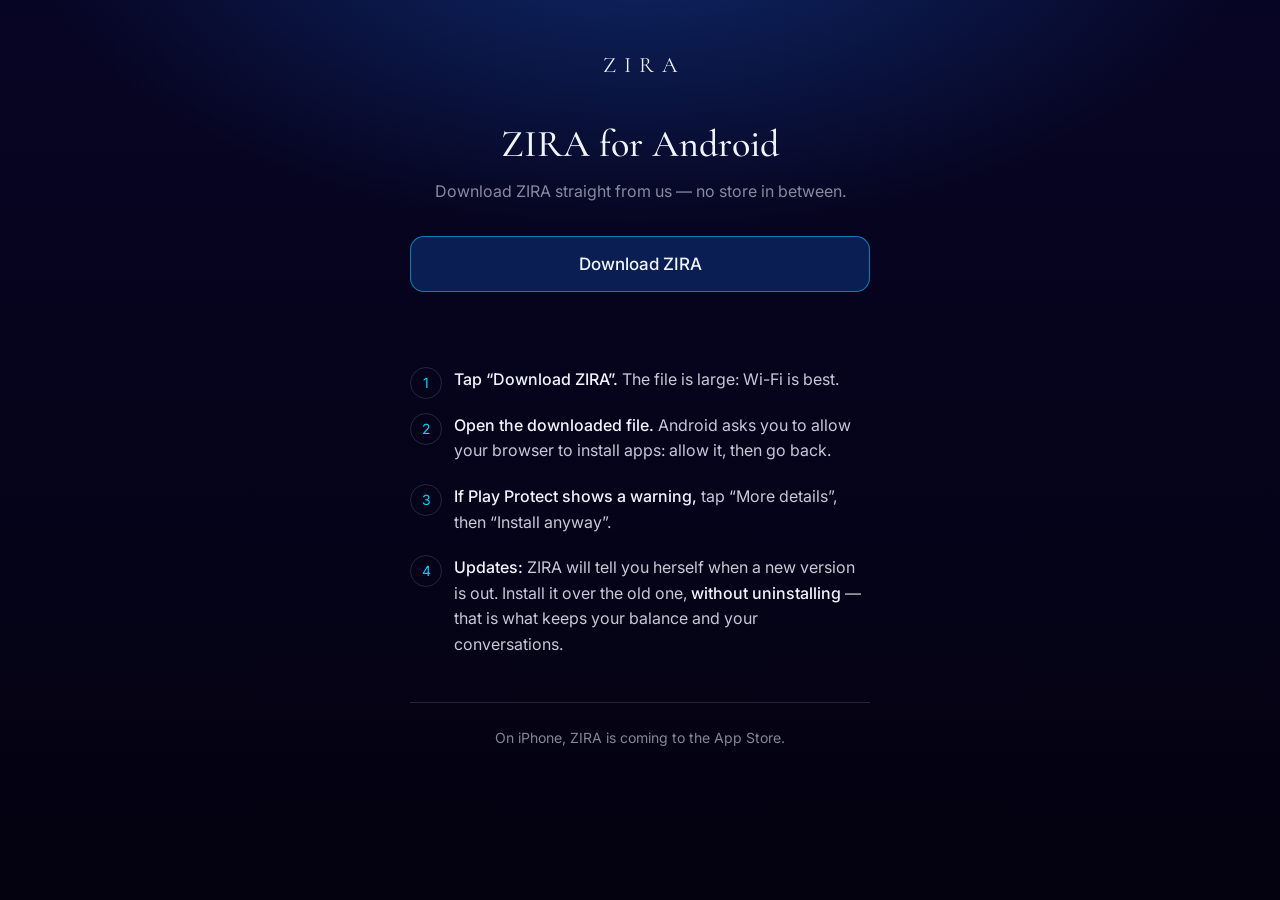
==== android/index.html @ dfb31492 "site: les quatre portes — l'APK Android, ZIRA pour iPhone, l'App Store et Google Play bientôt - Accu" ====
<!DOCTYPE html>
<html lang="en">
<head>
<meta charset="UTF-8">
<meta name="viewport" content="width=device-width, initial-scale=1.0">
<meta name="color-scheme" content="dark">
<title>ZIRA for Android</title>
<meta name="description" content="Download ZIRA for Android directly from tryzira.com.">
<link rel="icon" href="/favicon.svg" type="image/svg+xml">
<link rel="icon" href="/favicon.png" sizes="48x48" type="image/png">
<link rel="apple-touch-icon" href="/apple-touch-icon.png">
<meta name="theme-color" content="#070524">
<link rel="preconnect" href="https://fonts.googleapis.com">
<link rel="preconnect" href="https://fonts.gstatic.com" crossorigin>
<link href="https://fonts.googleapis.com/css2?family=Cormorant+Garamond:wght@400;500&family=Inter:wght@400;500&display=swap" rel="stylesheet">
<!--
  android/ — LA PAGE DE TÉLÉCHARGEMENT DE L'APK (2026-09-22)

  C'est aussi la page où mène le bouton « Mettre à jour » de la fenêtre
  « une nouvelle ZIRA est là » : sur Render, APP_URL_ANDROID vaut
  https://tryzira.com/android/.

  Le bouton pointe vers la DERNIÈRE Release GitHub de ce dépôt :

    https://github.com/alhassanlaabad07-lgtm/zira-site/releases/latest/download/zira-android.apk

  Cette adresse ne change jamais : publier une nouvelle version, c'est créer
  une nouvelle Release avec un fichier nommé EXACTEMENT « zira-android.apk ».
  Le site n'a pas à être republié. GitHub refuse les fichiers de plus de
  100 Mo dans un dépôt ; une Release en accepte 2 Go. L'APK n'entre donc
  jamais dans le dépôt lui-même (.gitignore l'exclut).

  ⚠️ POURQUOI « zira-android.apk » ET PAS « zira.apk » (2026-09-23). La
  Release v1.0.0 de mai porte un « zira.apk » : l'ANCIENNE app. Tant qu'aucune
  Release plus récente n'existe, « latest » désigne celle-là — un bouton vers
  « latest/download/zira.apk » servirait donc l'ancienne app. Avec un nom
  neuf, ce fichier ne peut plus jamais sortir par cette page.

  Tant que la dernière Release ne contient pas « zira-android.apk », la page
  le voit (API GitHub) et annonce « bientôt » au lieu d'un lien mort. Si
  l'API ne répond pas (60 appels par heure et par adresse IP), le bouton
  reste : au pire il mène à une page GitHub introuvable, jamais à l'ancienne
  app.
-->
<style>
  :root{
    --deep:#070524;
    --cyan:#00D4FF;
    --offwhite:#F0F4FF;
    --ink:rgba(240,244,255,.82);
    --ink-soft:rgba(240,244,255,.55);
    --line:rgba(240,244,255,.14);
    --display:'Cormorant Garamond',Georgia,serif;
    --body:'Inter',system-ui,sans-serif;
  }
  *{margin:0;padding:0;box-sizing:border-box}
  body{min-height:100vh;font-family:var(--body);color:var(--ink);line-height:1.6;
    -webkit-font-smoothing:antialiased;
    background:
      radial-gradient(ellipse 80% 60% at 50% -10%, rgba(20,71,165,.55), transparent 60%),
      linear-gradient(180deg, var(--deep), #050318 60%, #04020f);
    padding:48px 20px 64px}
  main{max-width:460px;margin:0 auto}
  .sigle{display:block;text-align:center;font-family:var(--display);font-size:22px;letter-spacing:.35em;
    color:var(--offwhite);text-decoration:none;margin-bottom:40px;padding-inline-start:.35em}
  h1{font-family:var(--display);font-weight:500;font-size:38px;line-height:1.15;color:var(--offwhite);
    text-align:center;margin-bottom:12px}
  .chapeau{text-align:center;color:var(--ink-soft);margin-bottom:32px}
  .telecharger{display:block;text-align:center;padding:17px 20px;border-radius:14px;
    font:500 17px var(--body);text-decoration:none;color:var(--offwhite);
    border:1px solid rgba(0,212,255,.55);background:rgba(20,71,165,.4)}
  .telecharger.bientot{border-style:dashed;background:transparent;color:var(--ink-soft)}
  .meta{text-align:center;font-size:13px;color:var(--ink-soft);margin-top:10px;min-height:1.6em;direction:ltr}
  ol{list-style:none;counter-reset:etape;margin-top:44px;display:flex;flex-direction:column;gap:20px}
  li{counter-increment:etape;position:relative;padding-inline-start:44px}
  li::before{content:counter(etape);position:absolute;inset-inline-start:0;top:0;width:30px;height:30px;
    border-radius:50%;border:1px solid var(--line);display:flex;align-items:center;justify-content:center;
    font-size:14px;color:var(--cyan)}
  li strong{color:var(--offwhite);font-weight:500}
  .iphone{margin-top:44px;padding-top:24px;border-top:1px solid var(--line);text-align:center;
    font-size:14px;color:var(--ink-soft)}
</style>
</head>
<body>
<main>
  <a class="sigle" href="/">ZIRA</a>
  <h1 data-t="titre">ZIRA for Android</h1>
  <p class="chapeau" data-t="chapeau"></p>

  <a class="telecharger" id="telecharger" data-t="bouton"
     href="https://github.com/alhassanlaabad07-lgtm/zira-site/releases/latest/download/zira-android.apk"></a>
  <p class="meta" id="meta"></p>

  <ol>
    <li data-t="etape1"></li>
    <li data-t="etape2"></li>
    <li data-t="etape3"></li>
    <li data-t="etape4"></li>
  </ol>

  <p class="iphone" data-t="iphone"></p>
</main>

<script>
(function () {
  'use strict';

  // Les étapes décrivent ce qu'Android affiche vraiment en installant un APK
  // hors store : l'autorisation de la source (le navigateur), puis parfois
  // l'avertissement de Play Protect pour une app qu'il ne connaît pas.
  //
  // ⚠️ L'étape 4 est la plus importante. Le solde est attaché à un
  // identifiant tiré au hasard et rangé DANS l'app (voir deviceId.js) :
  // désinstaller efface cet identifiant, et avec lui les jetons achetés.
  // Mettre à jour PAR-DESSUS garde tout.
  var TEXTES = {
    en: {
      titre: 'ZIRA for Android',
      chapeau: 'Download ZIRA straight from us — no store in between.',
      bouton: 'Download ZIRA',
      meta: 'Version {v} · {mo} MB',
      etape1: '<strong>Tap “Download ZIRA”.</strong> The file is large: Wi-Fi is best.',
      etape2: '<strong>Open the downloaded file.</strong> Android asks you to allow your browser to install apps: allow it, then go back.',
      etape3: '<strong>If Play Protect shows a warning,</strong> tap “More details”, then “Install anyway”.',
      etape4: '<strong>Updates:</strong> ZIRA will tell you herself when a new version is out. Install it over the old one, <strong>without uninstalling</strong> — that is what keeps your balance and your conversations.',
      iphone: 'On iPhone, ZIRA is coming to the App Store.'
    },
    fr: {
      titre: 'ZIRA pour Android',
      chapeau: 'Télécharge ZIRA directement chez nous, sans passer par un store.',
      bouton: 'Télécharger ZIRA',
      meta: 'Version {v} · {mo} Mo',
      etape1: '<strong>Touche « Télécharger ZIRA ».</strong> Le fichier est lourd : le Wi-Fi est préférable.',
      etape2: '<strong>Ouvre le fichier téléchargé.</strong> Android te demande d’autoriser ton navigateur à installer des apps : autorise-le, puis reviens en arrière.',
      etape3: '<strong>Si Play Protect affiche un avertissement,</strong> touche « Plus de détails », puis « Installer quand même ».',
      etape4: '<strong>Mises à jour :</strong> ZIRA te préviendra elle-même quand une nouvelle version sortira. Installe-la par-dessus l’ancienne, <strong>sans désinstaller</strong> : c’est ce qui garde ton solde et tes conversations.',
      iphone: 'Sur iPhone, ZIRA arrive sur l’App Store.'
    },
    es: {
      titre: 'ZIRA para Android',
      chapeau: 'Descarga ZIRA directamente de nosotros, sin pasar por una tienda.',
      bouton: 'Descargar ZIRA',
      meta: 'Versión {v} · {mo} MB',
      etape1: '<strong>Toca «Descargar ZIRA».</strong> El archivo es pesado: mejor con wifi.',
      etape2: '<strong>Abre el archivo descargado.</strong> Android te pide permitir que tu navegador instale apps: permítelo y vuelve atrás.',
      etape3: '<strong>Si Play Protect muestra un aviso,</strong> toca «Más detalles» y luego «Instalar de todos modos».',
      etape4: '<strong>Actualizaciones:</strong> ZIRA te avisará cuando salga una nueva versión. Instálala encima de la anterior, <strong>sin desinstalar</strong>: así conservas tu saldo y tus conversaciones.',
      iphone: 'En iPhone, ZIRA llega a la App Store.'
    },
    it: {
      titre: 'ZIRA per Android',
      chapeau: 'Scarica ZIRA direttamente da noi, senza passare da uno store.',
      bouton: 'Scarica ZIRA',
      meta: 'Versione {v} · {mo} MB',
      etape1: '<strong>Tocca «Scarica ZIRA».</strong> Il file è pesante: meglio con il Wi-Fi.',
      etape2: '<strong>Apri il file scaricato.</strong> Android ti chiede di consentire al browser di installare app: consenti, poi torna indietro.',
      etape3: '<strong>Se Play Protect mostra un avviso,</strong> tocca «Altri dettagli», poi «Installa comunque».',
      etape4: '<strong>Aggiornamenti:</strong> ZIRA ti avviserà quando uscirà una nuova versione. Installala sopra quella vecchia, <strong>senza disinstallare</strong>: così conservi il saldo e le conversazioni.',
      iphone: 'Su iPhone, ZIRA arriva sull’App Store.'
    },
    de: {
      titre: 'ZIRA für Android',
      chapeau: 'Lade ZIRA direkt bei uns herunter, ohne Store dazwischen.',
      bouton: 'ZIRA herunterladen',
      meta: 'Version {v} · {mo} MB',
      etape1: '<strong>Tippe auf „ZIRA herunterladen“.</strong> Die Datei ist groß: am besten im WLAN.',
      etape2: '<strong>Öffne die heruntergeladene Datei.</strong> Android bittet dich, deinem Browser das Installieren von Apps zu erlauben: erlaube es und geh zurück.',
      etape3: '<strong>Wenn Play Protect eine Warnung zeigt,</strong> tippe auf „Weitere Details“ und dann auf „Trotzdem installieren“.',
      etape4: '<strong>Updates:</strong> ZIRA sagt dir selbst, wenn eine neue Version erscheint. Installiere sie über die alte, <strong>ohne zu deinstallieren</strong> – so bleiben dein Guthaben und deine Gespräche erhalten.',
      iphone: 'Auf dem iPhone kommt ZIRA in den App Store.'
    },
    ar: {
      titre: 'ZIRA لأندرويد',
      chapeau: 'حمّل ZIRA مباشرةً منّا، دون المرور بأي متجر.',
      bouton: 'تحميل ZIRA',
      meta: 'الإصدار {v} · {mo} ميغابايت',
      etape1: '<strong>اضغط على «تحميل ZIRA».</strong> الملف كبير: يُفضَّل استعمال الواي فاي.',
      etape2: '<strong>افتح الملف الذي حمّلته.</strong> سيطلب منك أندرويد السماح لمتصفحك بتثبيت التطبيقات: اسمح بذلك ثم ارجع.',
      etape3: '<strong>إذا ظهر تحذير من Play Protect،</strong> اضغط على «مزيد من التفاصيل» ثم «التثبيت على أي حال».',
      etape4: '<strong>التحديثات:</strong> ستخبرك ZIRA بنفسها عند صدور إصدار جديد. ثبّته فوق القديم <strong>دون إلغاء التثبيت</strong>: هكذا يبقى رصيدك ومحادثاتك.',
      iphone: 'على الآيفون، ZIRA قادمة إلى App Store.'
    }
  };
  var DROITE_A_GAUCHE = { ar: true };

  function choisirLangue() {
    var m = /(?:^|[?#&])langue=([a-z]{2,3})/.exec(location.search + location.hash);
    if (m && TEXTES[m[1]]) return m[1];
    // La darija de l'app arrive ici en arabe : c'est l'écriture qu'elle lit.
    if (m && m[1] === 'ary') return 'ar';
    if (m && m[1] === 'dar') return 'fr';
    var nav = String(navigator.language || '').toLowerCase().split('-')[0];
    return TEXTES[nav] ? nav : 'en';
  }

  var langue = choisirLangue();
  var T = TEXTES[langue];
  document.documentElement.lang = langue;
  document.documentElement.dir = DROITE_A_GAUCHE[langue] ? 'rtl' : 'ltr';
  document.title = T.titre;

  // Les textes sont les NÔTRES, écrits ci-dessus : innerHTML sert seulement
  // à garder leurs <strong>. Rien de ce qui vient du réseau n'y passe.
  Array.prototype.forEach.call(document.querySelectorAll('[data-t]'), function (n) {
    n.innerHTML = T[n.getAttribute('data-t')];
  });

  // « Bientôt » : la dernière Release ne contient pas encore l'APK. Le bouton
  // devient un simple texte, sans lien.
  var BIENTOT = {
    en: 'Coming very soon',
    fr: 'Très bientôt',
    es: 'Muy pronto',
    it: 'Molto presto',
    de: 'Schon sehr bald',
    ar: 'قريباً جداً'
  };

  // Version et taille de la dernière Release, pour savoir ce qu'on télécharge.
  // Sans réponse de GitHub, la ligne reste vide et le bouton marche quand même.
  fetch('https://api.github.com/repos/alhassanlaabad07-lgtm/zira-site/releases/latest')
    .then(function (r) { return r.ok ? r.json() : null; })
    .then(function (d) {
      if (!d || !d.assets) return;
      var apk = d.assets.filter(function (a) { return a && a.name === 'zira-android.apk'; })[0];
      if (!apk) {
        // GitHub a répondu, et l'APK n'y est pas : on ne propose pas un lien
        // qui mènerait à une page introuvable.
        var bouton = document.getElementById('telecharger');
        var attente = document.createElement('p');
        attente.className = 'telecharger bientot';
        attente.textContent = BIENTOT[langue] || BIENTOT.en;
        bouton.parentNode.replaceChild(attente, bouton);
        return;
      }
      var version = String(d.tag_name || '').replace(/^v/, '');
      var mo = Math.round(Number(apk.size) / 1048576);
      if (!version || !isFinite(mo) || mo <= 0) return;
      // textContent : la version vient du réseau.
      document.getElementById('meta').textContent =
        T.meta.replace('{v}', version).replace('{mo}', String(mo));
    })
    .catch(function () { /* la ligne reste vide */ });
})();
</script>
</body>
</html>
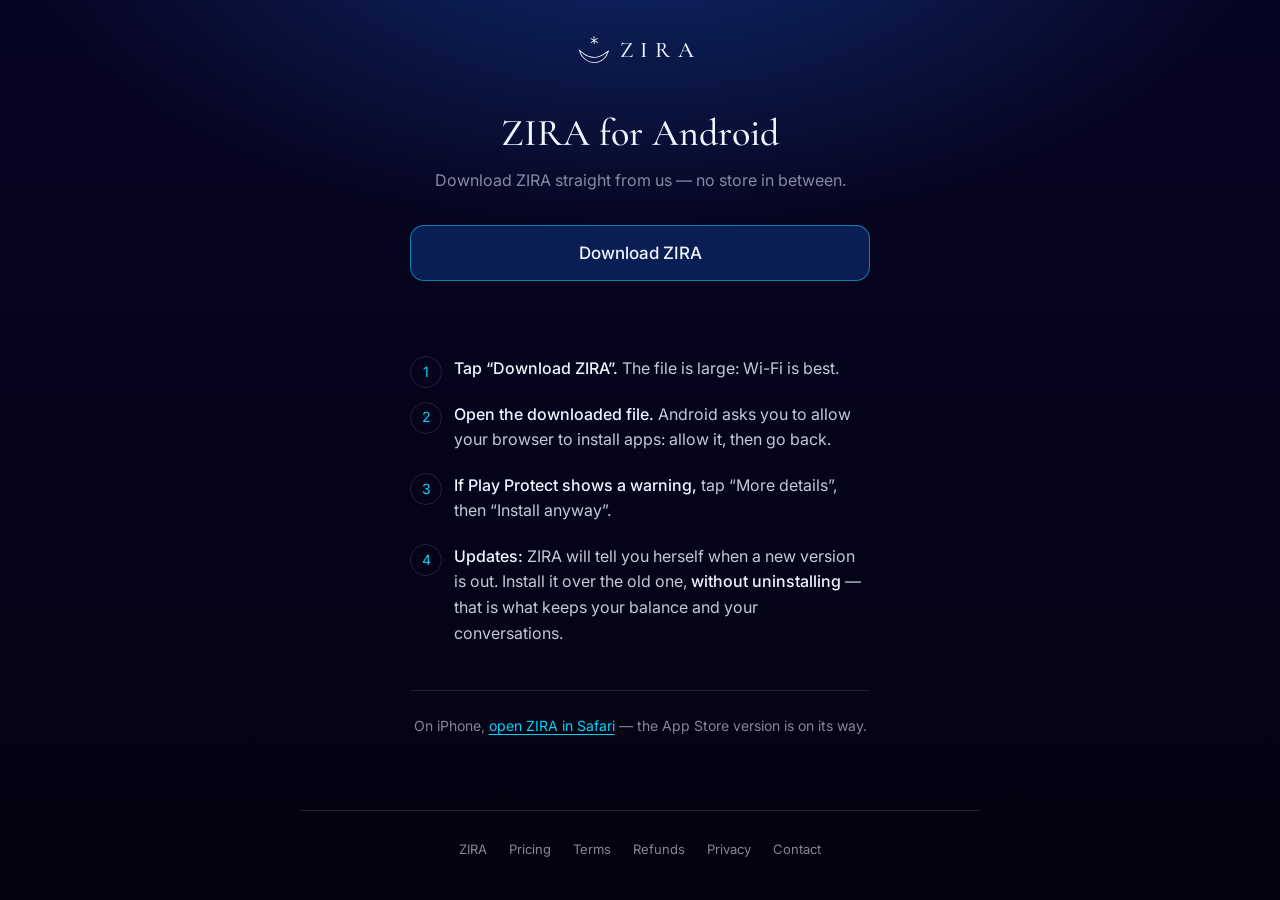
==== commit 620eda10: "site: la refonte — l'actuel en mieux, et l'app enfin montrée Choix de l'owner le 2026-09-23 : on gar" ====
--- a/android/index.html
+++ b/android/index.html
@@ -42,27 +42,12 @@
   reste : au pire il mène à une page GitHub introuvable, jamais à l'ancienne
   app.
 -->
+<!-- Jetons, fond, en-tête et pied de page : habillage.css, commun aux
+     sous-pages. Ne reste ici que ce qui est propre au téléchargement. -->
+<link rel="stylesheet" href="/habillage.css">
 <style>
-  :root{
-    --deep:#070524;
-    --cyan:#00D4FF;
-    --offwhite:#F0F4FF;
-    --ink:rgba(240,244,255,.82);
-    --ink-soft:rgba(240,244,255,.55);
-    --line:rgba(240,244,255,.14);
-    --display:'Cormorant Garamond',Georgia,serif;
-    --body:'Inter',system-ui,sans-serif;
-  }
-  *{margin:0;padding:0;box-sizing:border-box}
-  body{min-height:100vh;font-family:var(--body);color:var(--ink);line-height:1.6;
-    -webkit-font-smoothing:antialiased;
-    background:
-      radial-gradient(ellipse 80% 60% at 50% -10%, rgba(20,71,165,.55), transparent 60%),
-      linear-gradient(180deg, var(--deep), #050318 60%, #04020f);
-    padding:48px 20px 64px}
+  body{line-height:1.6}
   main{max-width:460px;margin:0 auto}
-  .sigle{display:block;text-align:center;font-family:var(--display);font-size:22px;letter-spacing:.35em;
-    color:var(--offwhite);text-decoration:none;margin-bottom:40px;padding-inline-start:.35em}
   h1{font-family:var(--display);font-weight:500;font-size:38px;line-height:1.15;color:var(--offwhite);
     text-align:center;margin-bottom:12px}
   .chapeau{text-align:center;color:var(--ink-soft);margin-bottom:32px}
@@ -79,11 +64,12 @@
   li strong{color:var(--offwhite);font-weight:500}
   .iphone{margin-top:44px;padding-top:24px;border-top:1px solid var(--line);text-align:center;
     font-size:14px;color:var(--ink-soft)}
+  .iphone a{color:var(--cyan);text-underline-offset:3px}
 </style>
 </head>
 <body>
+<header class="entete"><a class="logo" href="/"><img src="/sigle.svg" alt="" width="30" height="27">ZIRA</a></header>
 <main>
-  <a class="sigle" href="/">ZIRA</a>
   <h1 data-t="titre">ZIRA for Android</h1>
   <p class="chapeau" data-t="chapeau"></p>
 
@@ -100,6 +86,17 @@
 
   <p class="iphone" data-t="iphone"></p>
 </main>
+
+<footer class="pied">
+  <nav aria-label="Site">
+    <a href="/">ZIRA</a>
+    <a href="/#pricing" data-t="pied_prix">Pricing</a>
+    <a href="/terms/" data-t="pied_conditions">Terms</a>
+    <a href="/refunds/" data-t="pied_remboursements">Refunds</a>
+    <a href="/privacy/" data-t="pied_confidentialite">Privacy</a>
+    <a href="mailto:zira.app.contact@gmail.com" data-t="pied_contact">Contact</a>
+  </nav>
+</footer>
 
 <script>
 (function () {
@@ -123,7 +120,9 @@
       etape2: '<strong>Open the downloaded file.</strong> Android asks you to allow your browser to install apps: allow it, then go back.',
       etape3: '<strong>If Play Protect shows a warning,</strong> tap “More details”, then “Install anyway”.',
       etape4: '<strong>Updates:</strong> ZIRA will tell you herself when a new version is out. Install it over the old one, <strong>without uninstalling</strong> — that is what keeps your balance and your conversations.',
-      iphone: 'On iPhone, ZIRA is coming to the App Store.'
+      iphone: 'On iPhone, <a href="/app/">open ZIRA in Safari</a> — the App Store version is on its way.',
+      pied_prix: 'Pricing', pied_conditions: 'Terms', pied_remboursements: 'Refunds',
+      pied_confidentialite: 'Privacy', pied_contact: 'Contact'
     },
     fr: {
       titre: 'ZIRA pour Android',
@@ -134,7 +133,9 @@
       etape2: '<strong>Ouvre le fichier téléchargé.</strong> Android te demande d’autoriser ton navigateur à installer des apps : autorise-le, puis reviens en arrière.',
       etape3: '<strong>Si Play Protect affiche un avertissement,</strong> touche « Plus de détails », puis « Installer quand même ».',
       etape4: '<strong>Mises à jour :</strong> ZIRA te préviendra elle-même quand une nouvelle version sortira. Installe-la par-dessus l’ancienne, <strong>sans désinstaller</strong> : c’est ce qui garde ton solde et tes conversations.',
-      iphone: 'Sur iPhone, ZIRA arrive sur l’App Store.'
+      iphone: 'Sur iPhone, <a href="/app/">ouvre ZIRA dans Safari</a> : la version App Store arrive.',
+      pied_prix: 'Tarifs', pied_conditions: 'Conditions', pied_remboursements: 'Remboursements',
+      pied_confidentialite: 'Confidentialité', pied_contact: 'Contact'
     },
     es: {
       titre: 'ZIRA para Android',
@@ -145,7 +146,9 @@
       etape2: '<strong>Abre el archivo descargado.</strong> Android te pide permitir que tu navegador instale apps: permítelo y vuelve atrás.',
       etape3: '<strong>Si Play Protect muestra un aviso,</strong> toca «Más detalles» y luego «Instalar de todos modos».',
       etape4: '<strong>Actualizaciones:</strong> ZIRA te avisará cuando salga una nueva versión. Instálala encima de la anterior, <strong>sin desinstalar</strong>: así conservas tu saldo y tus conversaciones.',
-      iphone: 'En iPhone, ZIRA llega a la App Store.'
+      iphone: 'En iPhone, <a href="/app/">abre ZIRA en Safari</a>: la versión de la App Store está en camino.',
+      pied_prix: 'Precios', pied_conditions: 'Condiciones', pied_remboursements: 'Reembolsos',
+      pied_confidentialite: 'Privacidad', pied_contact: 'Contacto'
     },
     it: {
       titre: 'ZIRA per Android',
@@ -156,7 +159,9 @@
       etape2: '<strong>Apri il file scaricato.</strong> Android ti chiede di consentire al browser di installare app: consenti, poi torna indietro.',
       etape3: '<strong>Se Play Protect mostra un avviso,</strong> tocca «Altri dettagli», poi «Installa comunque».',
       etape4: '<strong>Aggiornamenti:</strong> ZIRA ti avviserà quando uscirà una nuova versione. Installala sopra quella vecchia, <strong>senza disinstallare</strong>: così conservi il saldo e le conversazioni.',
-      iphone: 'Su iPhone, ZIRA arriva sull’App Store.'
+      iphone: 'Su iPhone, <a href="/app/">apri ZIRA in Safari</a>: la versione per l’App Store è in arrivo.',
+      pied_prix: 'Prezzi', pied_conditions: 'Termini', pied_remboursements: 'Rimborsi',
+      pied_confidentialite: 'Privacy', pied_contact: 'Contatti'
     },
     de: {
       titre: 'ZIRA für Android',
@@ -167,7 +172,9 @@
       etape2: '<strong>Öffne die heruntergeladene Datei.</strong> Android bittet dich, deinem Browser das Installieren von Apps zu erlauben: erlaube es und geh zurück.',
       etape3: '<strong>Wenn Play Protect eine Warnung zeigt,</strong> tippe auf „Weitere Details“ und dann auf „Trotzdem installieren“.',
       etape4: '<strong>Updates:</strong> ZIRA sagt dir selbst, wenn eine neue Version erscheint. Installiere sie über die alte, <strong>ohne zu deinstallieren</strong> – so bleiben dein Guthaben und deine Gespräche erhalten.',
-      iphone: 'Auf dem iPhone kommt ZIRA in den App Store.'
+      iphone: 'Auf dem iPhone <a href="/app/">öffne ZIRA in Safari</a> – die App-Store-Version ist unterwegs.',
+      pied_prix: 'Preise', pied_conditions: 'Bedingungen', pied_remboursements: 'Erstattungen',
+      pied_confidentialite: 'Datenschutz', pied_contact: 'Kontakt'
     },
     ar: {
       titre: 'ZIRA لأندرويد',
@@ -178,7 +185,9 @@
       etape2: '<strong>افتح الملف الذي حمّلته.</strong> سيطلب منك أندرويد السماح لمتصفحك بتثبيت التطبيقات: اسمح بذلك ثم ارجع.',
       etape3: '<strong>إذا ظهر تحذير من Play Protect،</strong> اضغط على «مزيد من التفاصيل» ثم «التثبيت على أي حال».',
       etape4: '<strong>التحديثات:</strong> ستخبرك ZIRA بنفسها عند صدور إصدار جديد. ثبّته فوق القديم <strong>دون إلغاء التثبيت</strong>: هكذا يبقى رصيدك ومحادثاتك.',
-      iphone: 'على الآيفون، ZIRA قادمة إلى App Store.'
+      iphone: 'على الآيفون، <a href="/app/">افتح ZIRA في Safari</a>، ونسخة App Store في الطريق.',
+      pied_prix: 'الأسعار', pied_conditions: 'الشروط', pied_remboursements: 'الاسترداد',
+      pied_confidentialite: 'الخصوصية', pied_contact: 'اتصل بنا'
     }
   };
   var DROITE_A_GAUCHE = { ar: true };
@@ -200,7 +209,8 @@
   document.title = T.titre;
 
   // Les textes sont les NÔTRES, écrits ci-dessus : innerHTML sert seulement
-  // à garder leurs <strong>. Rien de ce qui vient du réseau n'y passe.
+  // à garder leurs <strong> et leurs liens. Rien de ce qui vient du réseau
+  // n'y passe.
   Array.prototype.forEach.call(document.querySelectorAll('[data-t]'), function (n) {
     n.innerHTML = T[n.getAttribute('data-t')];
   });
--- a/habillage.css
+++ b/habillage.css
@@ -0,0 +1,57 @@
+/*
+  habillage.css — LE STYLE COMMUN DES SOUS-PAGES (refonte du 2026-09-23)
+
+  terms/, refunds/, privacy/, android/ et 404.html le chargent : les mêmes
+  jetons que l'accueil, le même en-tête (le sigle et le nom, comme dans le
+  menu de l'accueil) et le même pied de page. L'accueil garde son style en
+  ligne, parce qu'il porte le ciel animé ; payer/ garde aussi le sien, parce
+  qu'une page de paiement ne doit dépendre de rien d'autre.
+
+  Les jetons doublent ceux de index.html : en changer un, c'est changer les
+  deux.
+*/
+:root{
+  --deep:#070524;
+  --royal:#1447A5;
+  --cyan:#00D4FF;
+  --gold:#D4AF37;
+  --offwhite:#F0F4FF;
+  --ink:rgba(240,244,255,.82);
+  --ink-soft:rgba(240,244,255,.55);
+  --line:rgba(240,244,255,.12);
+  --display:'Cormorant Garamond',Georgia,serif;
+  --body:'Inter',system-ui,sans-serif;
+}
+*{margin:0;padding:0;box-sizing:border-box}
+body{min-height:100vh;font-family:var(--body);color:var(--ink);line-height:1.7;
+  -webkit-font-smoothing:antialiased;background-color:var(--deep);
+  background-image:
+    radial-gradient(ellipse 80% 60% at 50% -10%, rgba(20,71,165,.55), transparent 60%),
+    linear-gradient(180deg, var(--deep), #050318 60%, #04020f);
+  padding:0 20px 40px}
+
+/* L'en-tête : le sigle (sigle.svg, tiré du <symbol> de l'accueil) et le nom */
+.entete{display:flex;justify-content:center;padding:32px 0 44px}
+.logo{display:inline-flex;align-items:center;gap:11px;font-family:var(--display);font-size:1.4rem;
+  letter-spacing:.32em;font-weight:500;color:var(--offwhite);text-decoration:none}
+.logo img{display:block;width:30px;height:27px}
+
+/* Le pied de page : les liens de celui de l'accueil */
+.pied{max-width:680px;margin:72px auto 0;padding-top:28px;border-top:1px solid var(--line)}
+.pied nav{display:flex;flex-wrap:wrap;gap:8px 22px;justify-content:center;font-size:13px}
+.pied a{color:var(--ink-soft);text-decoration:none;transition:color .3s}
+.pied a:hover,.pied a[aria-current="page"]{color:var(--offwhite)}
+
+/* Les pages de texte : conditions, remboursements, confidentialité */
+.texte{max-width:680px;margin:0 auto}
+.texte h1{font-family:var(--display);font-weight:400;font-size:clamp(2.4rem,7vw,3.1rem);line-height:1.1;color:var(--offwhite)}
+.texte .maj{font-size:13px;color:var(--ink-soft);margin:8px 0 32px}
+.texte .encadre{border:1px solid rgba(212,175,55,.35);background:rgba(212,175,55,.05);border-radius:14px;
+  padding:16px 20px;margin-top:14px}
+.texte h2{font-family:var(--display);font-weight:500;font-size:26px;line-height:1.25;color:var(--offwhite);margin:40px 0 10px}
+.texte p,.texte li{font-size:15.5px}
+.texte p+p,.texte p+ul,.texte ul+p{margin-top:12px}
+.texte ul{padding-inline-start:22px}
+.texte li+li{margin-top:6px}
+.texte strong{color:var(--offwhite);font-weight:500}
+.texte a{color:var(--cyan);text-underline-offset:3px}
